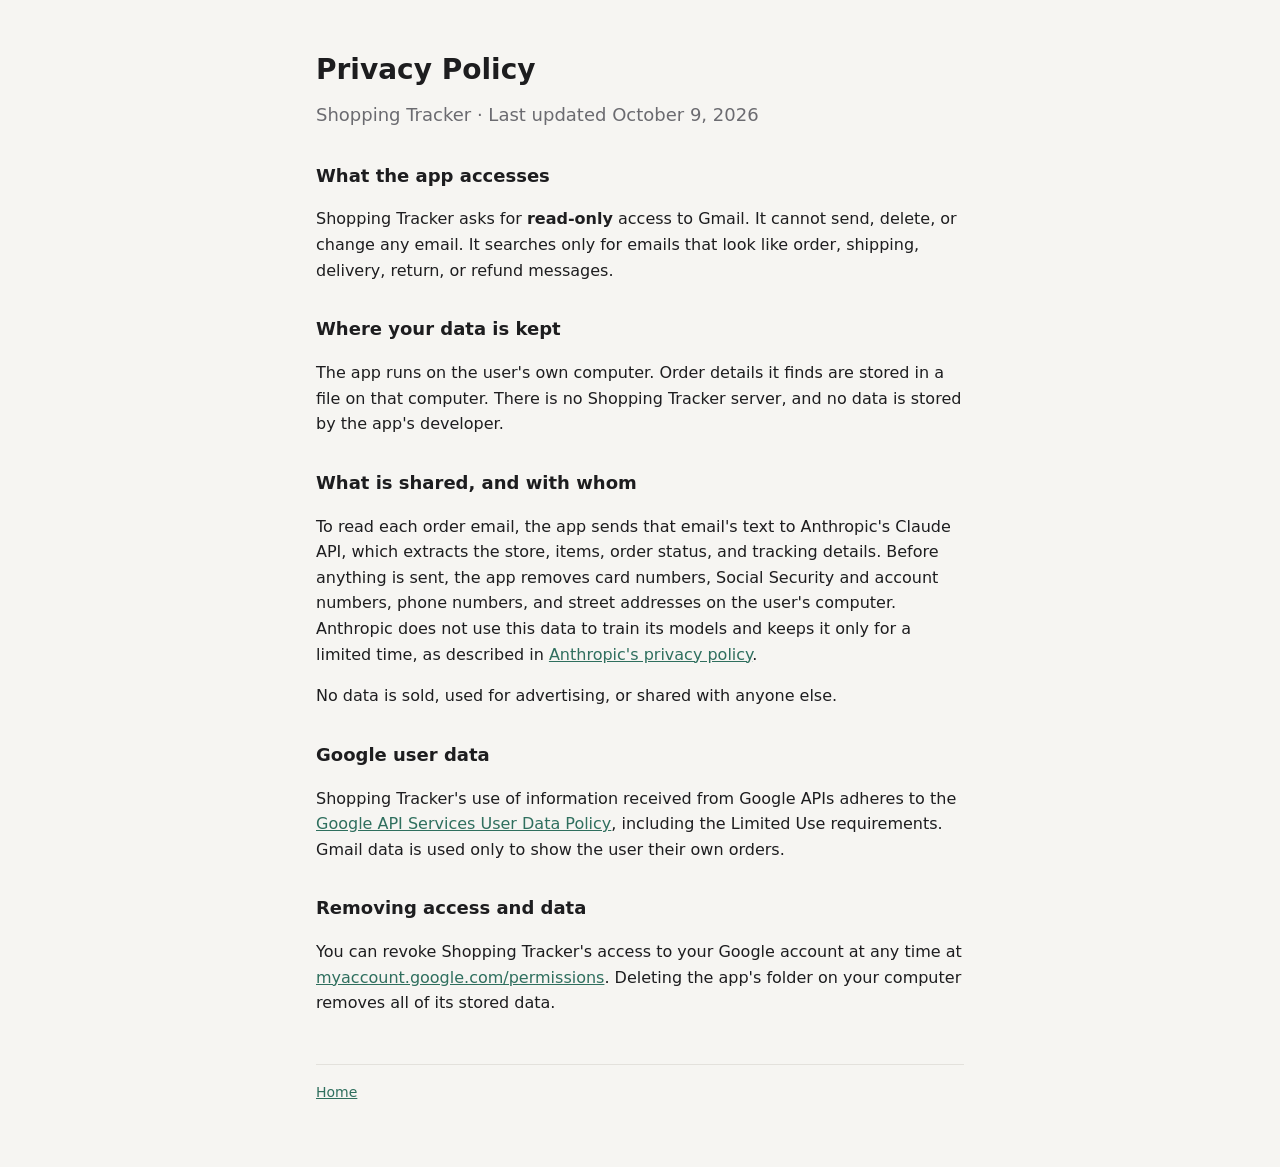
==== privacy.html @ bc033c1e "Add Shopping Tracker homepage and privacy policy Co-Authored-By: Claude Opus 5.5 (1M context) <norep" ====
<!doctype html>
<html lang="en">
<head>
<meta charset="utf-8">
<meta name="viewport" content="width=device-width, initial-scale=1">
<title>Privacy Policy</title>
<link rel="stylesheet" href="style.css">
</head>
<body>
<main>
  <h1>Privacy Policy</h1>
  <p class="lead">Shopping Tracker · Last updated October 9, 2026</p>

  <h2>What the app accesses</h2>
  <p>Shopping Tracker asks for <strong>read-only</strong> access to Gmail. It cannot send, delete, or change
  any email. It searches only for emails that look like order, shipping, delivery, return, or refund messages.</p>

  <h2>Where your data is kept</h2>
  <p>The app runs on the user's own computer. Order details it finds are stored in a file on that computer.
  There is no Shopping Tracker server, and no data is stored by the app's developer.</p>

  <h2>What is shared, and with whom</h2>
  <p>To read each order email, the app sends that email's text to Anthropic's Claude API, which extracts the
  store, items, order status, and tracking details. Before anything is sent, the app removes card numbers,
  Social Security and account numbers, phone numbers, and street addresses on the user's computer.
  Anthropic does not use this data to train its models and keeps it only for a limited time, as described in
  <a href="https://www.anthropic.com/legal/privacy">Anthropic's privacy policy</a>.</p>
  <p>No data is sold, used for advertising, or shared with anyone else.</p>

  <h2>Google user data</h2>
  <p>Shopping Tracker's use of information received from Google APIs adheres to the
  <a href="https://developers.google.com/terms/api-services-user-data-policy">Google API Services User Data Policy</a>,
  including the Limited Use requirements. Gmail data is used only to show the user their own orders.</p>

  <h2>Removing access and data</h2>
  <p>You can revoke Shopping Tracker's access to your Google account at any time at
  <a href="https://myaccount.google.com/permissions">myaccount.google.com/permissions</a>.
  Deleting the app's folder on your computer removes all of its stored data.</p>

  <footer><a href="index.html">Home</a></footer>
</main>
</body>
</html>
---- style.css ----
:root { --bg:#f6f5f2; --surface:#fff; --text:#1d1d1f; --muted:#6b6b70; --border:#e3e1dc; --accent:#2f6f5e; }
@media (prefers-color-scheme: dark) { :root { --bg:#161618; --surface:#1f1f22; --text:#ececee; --muted:#9a9aa1; --border:#313136; --accent:#7cc4ab; } }
* { box-sizing: border-box; }
body { margin:0; background:var(--bg); color:var(--text); font:16px/1.6 system-ui,-apple-system,"Segoe UI",sans-serif; }
main { max-width:680px; margin:0 auto; padding:48px 16px 64px; }
h1 { font-size:28px; margin:0 0 8px; }
h2 { font-size:18px; margin:32px 0 8px; }
p, li { color:var(--text); }
.lead { color:var(--muted); font-size:18px; margin-top:0; }
a { color:var(--accent); }
footer { margin-top:48px; padding-top:16px; border-top:1px solid var(--border); color:var(--muted); font-size:14px; }
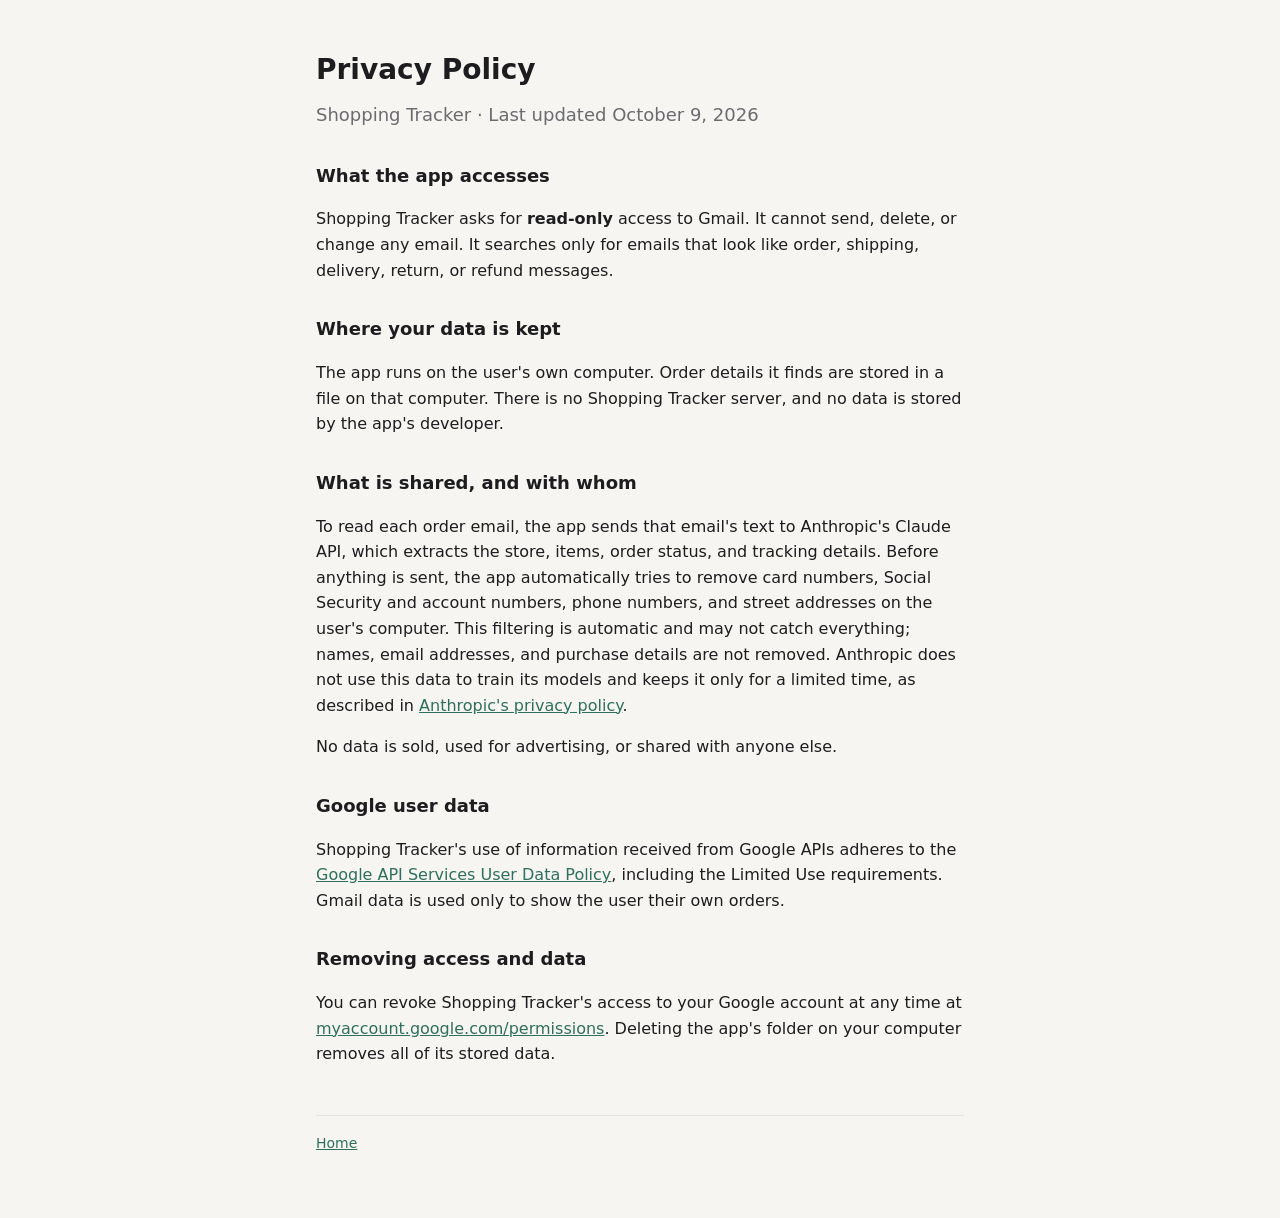
==== commit dafb5f4d: "Clarify that redaction is best-effort Co-Authored-By: Claude Opus 5.5 (1M context) <noreply@anthropi" ====
--- a/privacy.html
+++ b/privacy.html
@@ -21,8 +21,10 @@
 
   <h2>What is shared, and with whom</h2>
   <p>To read each order email, the app sends that email's text to Anthropic's Claude API, which extracts the
-  store, items, order status, and tracking details. Before anything is sent, the app removes card numbers,
+  store, items, order status, and tracking details. Before anything is sent, the app automatically tries to remove card numbers,
   Social Security and account numbers, phone numbers, and street addresses on the user's computer.
+  This filtering is automatic and may not catch everything; names, email addresses, and purchase details
+  are not removed.
   Anthropic does not use this data to train its models and keeps it only for a limited time, as described in
   <a href="https://www.anthropic.com/legal/privacy">Anthropic's privacy policy</a>.</p>
   <p>No data is sold, used for advertising, or shared with anyone else.</p>
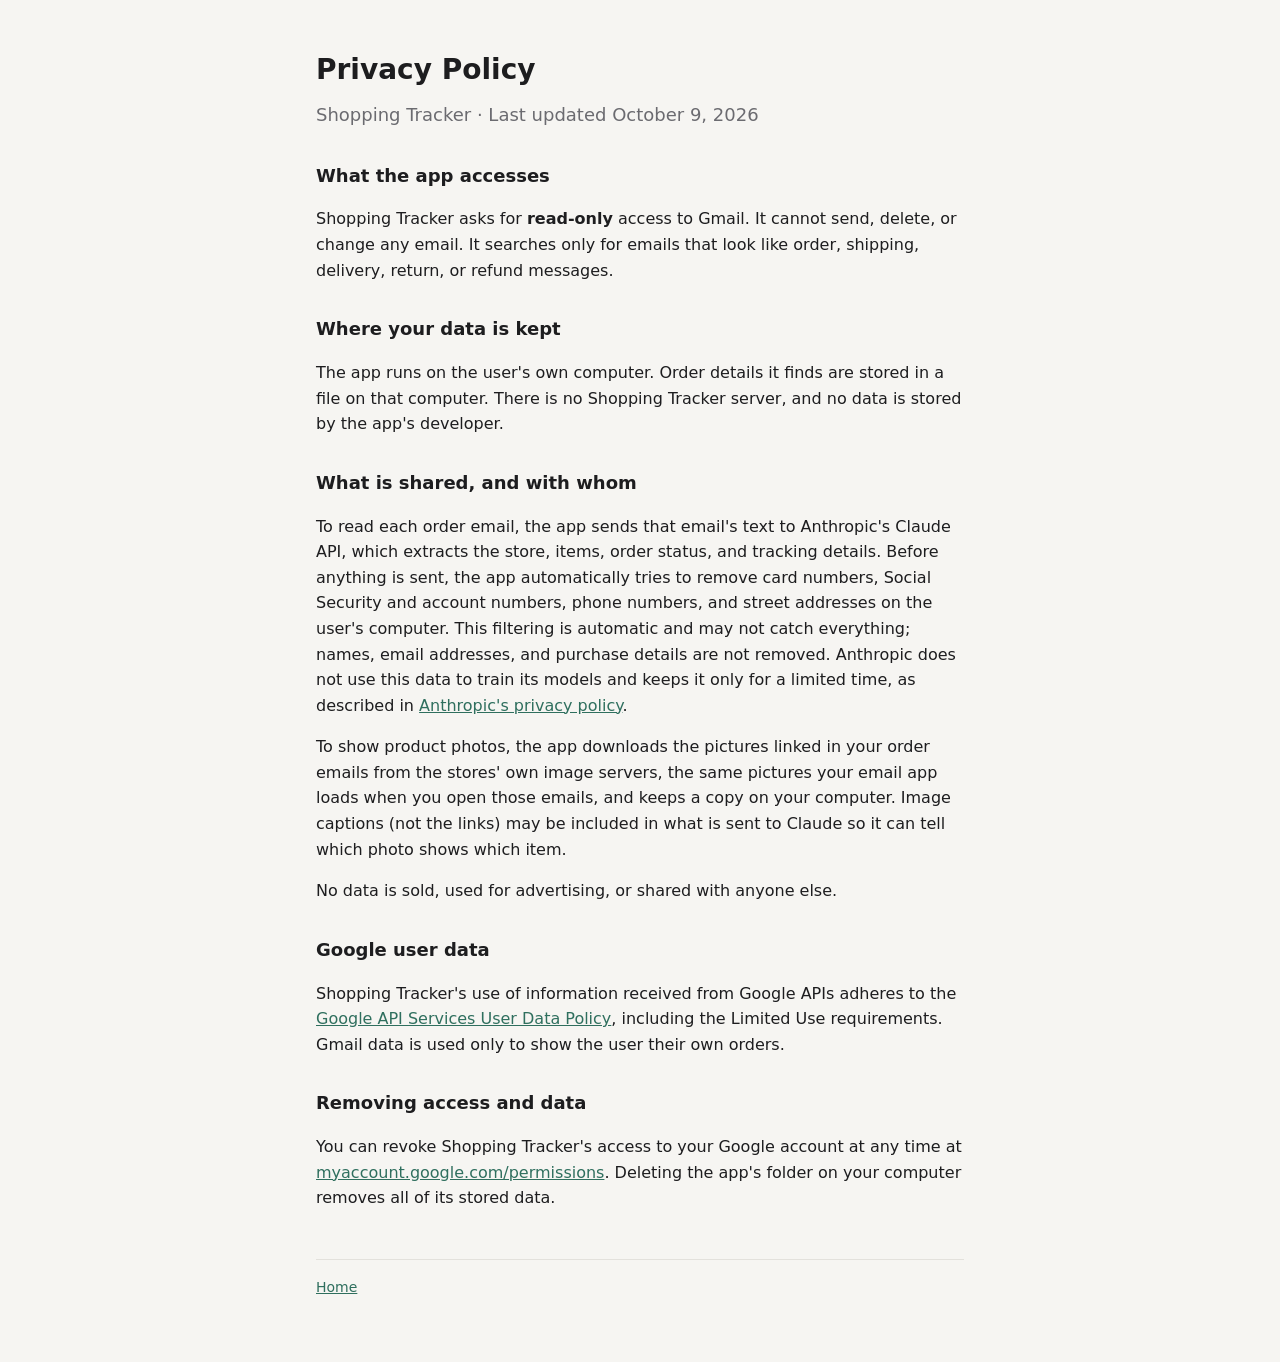
==== commit 31df6172: "Describe product photo downloads Co-Authored-By: Claude Opus 5.5 (1M context) <noreply@anthropic.com" ====
--- a/privacy.html
+++ b/privacy.html
@@ -27,6 +27,9 @@
   are not removed.
   Anthropic does not use this data to train its models and keeps it only for a limited time, as described in
   <a href="https://www.anthropic.com/legal/privacy">Anthropic's privacy policy</a>.</p>
+  <p>To show product photos, the app downloads the pictures linked in your order emails from the stores' own image
+  servers, the same pictures your email app loads when you open those emails, and keeps a copy on your computer.
+  Image captions (not the links) may be included in what is sent to Claude so it can tell which photo shows which item.</p>
   <p>No data is sold, used for advertising, or shared with anyone else.</p>
 
   <h2>Google user data</h2>
